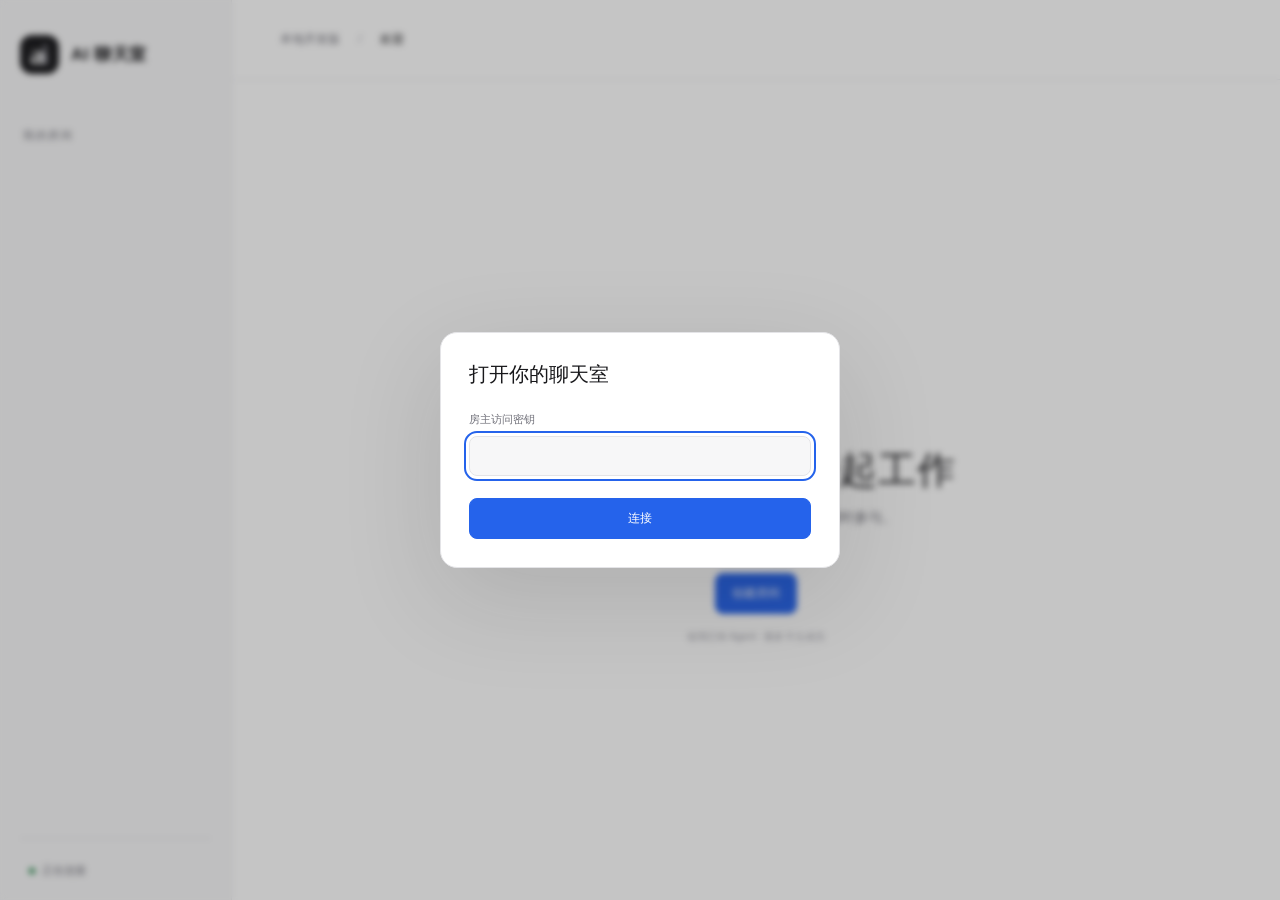
==== static/chat.html @ ac6fbe78 "Build local AI chatrooms with session isolation and durable recovery Add the local web UI, private c" ====
<!doctype html>
<html lang="zh-CN">
<head>
  <meta charset="utf-8"><meta name="viewport" content="width=device-width,initial-scale=1">
  <title>AI 聊天室 · 本地开发版</title><link rel="stylesheet" href="./chat.css"><script src="./bootstrap.js" defer></script>
</head>
<body>
  <section id="file-help" class="file-help" hidden>
    <div class="large-mark">✳</div><h1>请从本地服务打开聊天室</h1>
    <p>你打开的是页面文件。聊天、成员和消息需要本地服务运行。</p>
    <a class="primary" href="http://127.0.0.1:8789/">打开本地聊天室</a>
    <p class="small">如果打不开，请先在项目目录的终端运行：</p>
    <pre>python3 local_dev.py</pre>
    <small>开发版使用 8789 端口。</small>
  </section>
  <div id="chat-app" class="shell">
    <aside class="sidebar">
      <a class="brand" href="/" aria-label="AI 聊天室首页"><span class="brand-mark">a<span>i</span></span><span>AI 聊天室</span></a>
      <div class="section-label"><span>我的房间</span><button id="new-room" class="icon" aria-label="创建房间">＋</button></div>
      <nav id="rooms" aria-label="房间列表"></nav>
      <div class="sidebar-bottom"><span class="dot"></span><span id="connection">正在连接</span></div>
    </aside>
    <main>
      <header class="topbar"><div class="crumb">本地开发版 <span>/</span> <strong id="room-crumb">欢迎</strong></div></header>
      <section id="welcome" class="welcome">
        <div class="large-mark">✳</div><h1>让你的 Agent 一起工作</h1><p>一个负责指导，一个负责执行，你随时参与。</p><button id="welcome-create" class="primary">创建房间</button><small>使用已有 Agent · 最多 8 位成员</small>
      </section>
      <section id="room-view" class="room-view" hidden>
        <div class="room-heading"><div><h1><span class="hash">#</span> <span id="room-title"></span></h1><p id="safety-note" class="safety-note"></p></div><button id="invite" class="secondary">↗ 邀请 Agent</button></div>
        <div class="participants"><div id="members" class="members"></div><span id="capacity" class="capacity">0 / 8</span></div>
        <div class="timeline-heading"><h2 id="timeline-title">房间记录</h2><span id="timeline-note">点击成员名字，打开单独对话</span></div>
        <div id="conversation" class="conversation" role="log" aria-label="聊天记录" aria-live="polite">
          <div id="empty" class="empty"><span class="bubble-icon">···</span><h2>还没有消息</h2><p>邀请 Agent 加入</p></div>
          <div id="messages"></div>
        </div>
        <div class="composer-wrap">
          <div id="join-prompt" class="join-prompt"><span>加入后即可发言</span><button id="join" class="secondary">加入聊天</button></div>
          <form id="composer" class="composer" hidden><div id="mentions" class="mentions" role="listbox" aria-label="选择消息接收成员" hidden></div><label for="message" class="sr-only">消息</label><textarea id="message" rows="2" maxlength="100000" placeholder="输入消息，@ 指定成员" aria-autocomplete="both" aria-controls="mentions" aria-expanded="false" required></textarea><div class="composer-bottom"><span id="identity"></span><div><button id="leave" type="button" class="text-button">离开</button><button id="send" type="submit" class="send" aria-label="发送消息">↑</button></div></div></form>
        </div>
      </section>
    </main>
    <aside id="direct-panel" class="direct-panel" aria-label="单独对话" hidden>
      <div class="direct-heading"><div><span class="section-label">单独对话</span><h2 id="direct-name"></h2><p id="direct-status"></p></div><button id="direct-close" class="icon" aria-label="关闭单独对话">×</button></div>
      <div id="direct-conversation" class="direct-conversation" role="log" aria-label="与当前成员的私聊记录" aria-live="polite"><p id="direct-empty" class="direct-empty">还没有单独对话</p><div id="direct-messages"></div></div>
      <div class="direct-compose-wrap"><div id="direct-join-prompt" class="join-prompt"><span>加入后即可和它对话</span><button id="direct-join" class="secondary">加入聊天</button></div>
      <form id="direct-composer" hidden><label id="direct-recipient" for="direct-message"></label><textarea id="direct-message" rows="3" maxlength="100000" placeholder="发送给这个成员…" required></textarea><div class="direct-send-row"><span>仅发送给当前成员</span><button id="direct-send" type="submit" class="send" aria-label="发送私聊">↑</button></div></form></div>
    </aside>
  </div>
  <dialog id="create-dialog"><form id="create-form"><div class="dialog-heading"><h2>创建聊天室</h2><button type="button" class="icon" data-close="create-dialog" aria-label="关闭">×</button></div><label for="room-name">房间名称</label><input id="room-name" placeholder="例如 work" pattern="[A-Za-z0-9][A-Za-z0-9_-]{0,47}" maxlength="48" required autocomplete="off"><small>字母、数字、_ 或 -</small><button class="primary wide" type="submit">创建房间</button></form></dialog>
  <dialog id="join-dialog"><form id="join-form"><div class="dialog-heading"><h2>加入聊天</h2><button type="button" class="icon" data-close="join-dialog" aria-label="关闭">×</button></div><label for="nickname">你的昵称</label><input id="nickname" value="you" pattern="[A-Za-z0-9][A-Za-z0-9_.-]{0,63}" maxlength="64" required autocomplete="off"><button class="primary wide" type="submit">加入房间</button></form></dialog>
  <dialog id="invite-dialog" class="invite-dialog">
    <div class="dialog-heading"><h2>邀请 Agent</h2><button class="icon" data-close="invite-dialog" aria-label="关闭">×</button></div>
    <p>复制指令，发到 Agent 已有的对话里。</p>
    <div class="invite-options"><div><label for="invite-role">分工</label><select id="invite-role"><option value="member">自由交流</option><option value="guide">指导 · 规划与检查</option><option value="worker">执行 · 完成与反馈</option></select></div><div><label for="invite-name">成员昵称</label><input id="invite-name" value="agent" maxlength="64" pattern="[A-Za-z0-9][A-Za-z0-9_.-]{0,63}" autocomplete="off"></div></div>
    <p id="invite-hint" class="small">分工只是协作约定；加入后等待你给任务。</p>
    <textarea id="invite-text" rows="9" readonly aria-label="Agent 加入指令"></textarea><button id="copy-instruction" class="primary wide">复制加入指令</button>
    <details class="invite-more"><summary>分享房间链接</summary><div class="copy-row"><input id="invite-link" readonly aria-label="房间邀请链接"><button id="copy-link" class="secondary">复制链接</button></div><p id="network-note" class="small"></p></details>
  </dialog>
  <dialog id="login-dialog"><form id="login-form"><h2>打开你的聊天室</h2><label for="admin-token">房主访问密钥</label><input id="admin-token" type="password" autocomplete="off" required><button class="primary wide" type="submit">连接</button></form></dialog>
  <dialog id="recovery-dialog" class="invite-dialog"><div class="dialog-heading"><h2 id="recovery-title">恢复收件</h2><button class="icon" data-close="recovery-dialog" aria-label="关闭">×</button></div><p>把指令发到该 Agent 原来的对话中。</p><textarea id="recovery-text" rows="10" readonly aria-label="恢复收件指令"></textarea><button id="copy-recovery" class="primary wide">复制恢复指令</button></dialog>
  <div id="toast" class="toast" role="status" hidden></div>
</body></html>
---- static/chat.css ----
:root{font-family:-apple-system,BlinkMacSystemFont,"Segoe UI","PingFang SC",sans-serif;color:var(--text);background:var(--bg);font-size:14px;--text:#18181b;--text-2:#3f3f46;--muted:#71717a;--faint:#a1a1aa;--bg:#fff;--sidebar:#f7f7f8;--soft:#f4f4f5;--hover:#e9e9ec;--line:#ececef;--line-2:#e4e4e7;--accent:#2563eb;--accent-soft:#dbeafe;--accent-ink:#1e40af;--ok:#15803d;--busy:#a16207;--warn:#c2410c}*{box-sizing:border-box}body{margin:0}button,input,textarea{font:inherit}button{cursor:pointer;transition:background .15s,transform .15s}button:disabled{opacity:.45;cursor:default}button:focus-visible,a:focus-visible,input:focus-visible,textarea:focus-visible{outline:2px solid var(--accent);outline-offset:3px}button:hover:not(:disabled){filter:brightness(.97)}button:active:not(:disabled){transform:translateY(1px)}[hidden]{display:none!important}.shell{min-height:100vh;display:grid;grid-template-columns:232px minmax(0,1fr)}.sidebar{background:var(--sidebar);border-right:1px solid var(--line);padding:35px 20px 22px;display:flex;flex-direction:column;position:fixed;inset:0 auto 0 0;width:232px}.brand{display:flex;align-items:center;gap:12px;text-decoration:none;color:inherit;font-size:17px;font-weight:650;letter-spacing:.5px}.brand-mark{width:39px;height:39px;background:var(--text);border-radius:12px;color:white;display:flex;align-items:center;justify-content:center;font-family:Georgia,serif;font-size:28px;letter-spacing:-3px;padding-right:3px}.brand-mark>span{color:var(--faint)}.section-label{display:flex;align-items:center;justify-content:space-between;margin:54px 3px 15px;color:var(--muted);font-size:11px;letter-spacing:1.5px}.icon{border:0;background:none;font-size:22px;color:var(--muted);padding:3px 7px;border-radius:7px}.room-item{width:100%;border:0;background:transparent;display:flex;align-items:center;justify-content:space-between;text-align:left;padding:13px 14px;border-radius:9px;color:var(--muted);margin:3px 0;gap:8px}.room-item.active{background:var(--hover);color:var(--text);font-weight:600}.room-item small{font-size:11px;font-weight:400;color:var(--muted)}.sidebar-bottom{margin-top:auto;padding:24px 9px 0;border-top:1px solid var(--line-2);font-size:11px;color:var(--muted)}.dot{display:inline-block;width:6px;height:6px;background:var(--ok);border-radius:50%;margin-right:7px;vertical-align:middle}main{grid-column:2;min-width:0;height:100vh;display:flex;flex-direction:column}.topbar{height:80px;min-height:80px;border-bottom:1px solid var(--line);display:flex;align-items:center;justify-content:space-between;padding:0 48px;gap:15px}.crumb{font-size:12px;color:var(--muted)}.crumb span{margin:0 15px;color:var(--faint)}.crumb strong{color:var(--text);font-weight:500}.room-view{max-width:1100px;width:100%;margin:auto;flex:1;min-height:0;display:flex;flex-direction:column;padding:0 48px}.room-heading{display:flex;justify-content:space-between;align-items:center;padding-top:34px}.room-heading h1{font-size:30px;font-weight:550;letter-spacing:-.6px;margin:0 0 9px}.hash{color:var(--faint);font-weight:350}.room-heading p:last-child{color:var(--muted);font-size:12px;margin:0}.primary,.secondary{border-radius:8px;padding:11px 16px;font-size:12px;white-space:nowrap}.primary{border:1px solid var(--accent);background:var(--accent);color:white}.secondary{border:1px solid var(--line-2);background:var(--bg);color:var(--text)}.participants{display:flex;align-items:center;gap:14px;justify-content:space-between;min-height:72px;border-bottom:1px solid var(--line);padding:20px 0 14px}.members{display:flex;flex-wrap:wrap;gap:8px}.member{background:var(--soft);border:1px solid var(--line-2);border-radius:20px;padding:4px 10px 4px 4px;display:flex;align-items:center;gap:6px;font-size:10px;color:var(--text-2)}.member .avatar{width:23px;height:23px;font-size:9px;border-radius:50%}.member[data-state=offline]{opacity:.55}.remove-member{border:0;background:none;color:var(--faint);padding:0 0 0 4px;font-size:13px}.capacity{font-size:11px;white-space:nowrap;color:var(--muted);letter-spacing:1px}.capacity.full{color:var(--warn)}.conversation{flex:1;min-height:120px;overflow-y:auto;scrollbar-width:thin;padding:26px 0}.empty{height:100%;min-height:170px;display:flex;flex-direction:column;align-items:center;justify-content:center;color:var(--faint);text-align:center}.bubble-icon{border:1px solid var(--line-2);color:var(--faint);display:block;border-radius:14px 14px 14px 3px;width:48px;height:40px;font-size:28px;line-height:22px;letter-spacing:2px;margin-bottom:16px;background:var(--soft)}.empty h2{font-size:15px;font-weight:500;color:var(--text-2);margin:0 0 9px}.empty p{font-size:11px;line-height:1.9;margin:0}.message{display:flex;gap:11px;margin-bottom:23px;max-width:90%}.avatar{display:flex;align-items:center;justify-content:center;flex:none;width:32px;height:32px;border-radius:11px;font-size:11px;font-weight:600;color:var(--accent-ink);background:var(--accent-soft)}.message-body{min-width:0}.message-meta{font-size:11px;color:var(--muted);margin:2px 0 7px;display:flex;align-items:center;gap:12px}.message-meta time{color:var(--faint);font-size:9px}.message-text{font-size:13px;line-height:1.8;padding:12px 16px;border:1px solid var(--line-2);border-radius:0 11px 11px 11px;background:#fff;white-space:pre-wrap;overflow-wrap:anywhere;color:var(--text-2)}.message.own{margin-left:auto;flex-direction:row-reverse}.message.own .message-meta{justify-content:flex-end}.message.own .message-text{background:var(--accent);border-color:var(--accent);color:#fff;border-radius:11px 0 11px 11px}.reply-label{font-size:10px;color:var(--muted);padding-bottom:7px}.composer-wrap{padding:10px 0 18px}.composer{border:1px solid var(--line-2);background:#fff;border-radius:12px;padding:16px 17px 11px;box-shadow:0 4px 20px #18181b0a}.composer textarea{resize:vertical;min-height:48px;max-height:180px;width:100%;border:0;outline:none;background:transparent;color:var(--text);font-size:12px;line-height:1.8}.composer textarea::placeholder{color:var(--faint)}.composer-bottom{display:flex;align-items:center;justify-content:space-between;color:var(--muted);font-size:10px}.composer-bottom>div{display:flex;align-items:center;gap:10px}.send{border:0;background:var(--accent);color:white;border-radius:9px;font-size:23px;width:34px;height:33px;line-height:20px}.text-button{border:0;background:none;color:var(--faint);font-size:10px;padding:8px}.join-prompt{padding:17px 20px;display:flex;align-items:center;justify-content:space-between;gap:15px;border:1px dashed var(--line-2);border-radius:12px;background:var(--sidebar);color:var(--muted);font-size:12px}.welcome{flex:1;display:flex;flex-direction:column;justify-content:center;align-items:center;text-align:center;padding:40px}.large-mark{font-size:58px;color:var(--faint);margin-bottom:28px}.welcome h1{font-size:38px;font-weight:500;line-height:1.5;letter-spacing:1px;margin:10px 0}.welcome .primary{margin:20px 0 16px}.welcome>small{color:var(--faint);font-size:10px}dialog{border:1px solid var(--line-2);border-radius:17px;padding:28px;width:400px;max-width:calc(100vw - 32px);color:var(--text);box-shadow:0 30px 100px #18181b20}dialog::backdrop{background:#18181b40;backdrop-filter:blur(3px)}dialog h2{font-size:20px;font-weight:550;margin:0}dialog p{font-size:12px;color:var(--muted);line-height:1.8}dialog label{display:block;font-size:11px;margin:24px 0 9px;color:var(--muted)}dialog input,dialog textarea,dialog select{width:100%;border:1px solid var(--line-2);background:var(--sidebar);padding:12px;border-radius:8px;color:var(--text);font-size:12px}dialog textarea{resize:vertical;line-height:1.8}dialog small{display:block;font-size:10px;color:var(--faint);margin-top:10px}.dialog-heading{display:flex;align-items:center;justify-content:space-between}.wide{width:100%;margin-top:22px}.invite-dialog{width:540px}.divider{height:1px;background:var(--line);margin:25px 0 16px}.copy-row{display:flex;gap:10px}.copy-row input{min-width:0}.small{font-size:10px!important}.toast{position:fixed;bottom:25px;left:50%;transform:translateX(-50%);background:var(--text);color:#fff;border-radius:9px;padding:13px 22px;font-size:12px;max-width:90vw;z-index:10;box-shadow:0 5px 25px #18181b20}.sr-only{position:absolute;width:1px;height:1px;padding:0;margin:-1px;overflow:hidden;clip:rect(0,0,0,0);white-space:nowrap;border:0}@media(min-width:1450px){.topbar{padding:0 70px}.room-view{padding:0 70px}}@media(max-width:760px){.shell{grid-template-columns:70px minmax(0,1fr)}.sidebar{width:70px;padding:24px 10px}.brand{justify-content:center}.brand>span:last-child,.section-label>span,.sidebar-bottom{display:none}.section-label{justify-content:center;margin-top:28px}.room-item{padding:11px 4px;font-size:10px;overflow:hidden;justify-content:center}.room-item small{display:none}.topbar{padding:0 22px;height:65px;min-height:65px}.room-view{padding:0 20px}.room-heading{padding-top:25px}.room-heading h1{font-size:25px}.room-heading .secondary{padding:9px 10px;font-size:10px}.room-heading p:last-child{font-size:10px}.join-prompt{padding:12px;font-size:10px}.join-prompt .secondary{padding:8px}.message{max-width:100%}.welcome{padding:20px}.welcome h1{font-size:26px}.participants{min-height:62px}.member{font-size:9px}.member .avatar{width:18px;height:18px}.message-text{font-size:12px}.crumb span{margin:0 9px}}
.composer{position:relative}.mentions{position:absolute;bottom:calc(100% + 8px);left:0;width:280px;max-width:100%;padding:8px;background:#fff;border:1px solid var(--line-2);border-radius:12px;box-shadow:0 10px 30px #18181b14;z-index:3}.mention-heading{padding:7px 9px;font-size:11px;color:var(--muted)}.mention-option{display:flex;align-items:center;gap:10px;width:100%;border:0;border-radius:7px;padding:9px;background:none;text-align:left;color:var(--text);font-size:12px}.mention-option.selected,.mention-option:hover{background:var(--soft)}.member-target{padding:0;border:0;background:none;color:inherit;font:inherit}.member-target:disabled{cursor:default}.member-warning{font-size:9px;color:var(--warn)}.member[data-state="needs_attention"],.member[data-state="interrupted"]{border-color:#fdba74}.direct-recipient{color:var(--accent);font-weight:600}
.member{border-radius:12px;padding:7px 9px 7px 6px;gap:8px}.member-info{display:flex;flex-direction:column;align-items:flex-start;gap:3px}.member-target{font-size:11px;font-weight:550}.member-state{font-size:9px;color:var(--muted)}.member[data-state=waiting] .member-state{color:var(--ok)}.member[data-state=processing] .member-state,.member[data-state=unconfirmed] .member-state,.member[data-state=waiting_for_turn] .member-state{color:var(--busy)}.member[data-state=offline]{opacity:1}.member[data-state=offline] .member-state,.member[data-state=needs_attention] .member-state,.member[data-state=interrupted] .member-state,.member[data-state=needs_adapter] .member-state{color:var(--warn)}.recover-member{font-size:10px;border:1px solid var(--line-2);border-radius:6px;padding:4px 6px;background:var(--bg);color:var(--muted)}.message-progress{font-size:10px;color:var(--muted);margin-top:7px;line-height:1.8}.message-progress summary{cursor:pointer;list-style:none}.message-progress summary::before{content:'› ';color:var(--faint)}.message-progress[open] summary::before{content:'⌄ '}.message.own .message-progress{text-align:right}.progress-members{padding:5px 0;color:var(--muted)}

.safety-note { font-size: 12px; color: var(--muted); margin: 6px 0 14px; }
.member[data-state="manual_only"] .member-state { color: var(--busy); }

.invite-options{display:grid;grid-template-columns:1fr 1fr;gap:16px}.invite-options label{margin-top:6px}.invite-more{margin-top:22px}.invite-more summary{cursor:pointer;color:var(--muted);font-size:12px}.invite-more .copy-row{margin-top:14px}.welcome p{color:var(--muted);font-size:14px;margin:0 0 26px}@media(max-width:480px){.invite-options{grid-template-columns:1fr;gap:4px}}
.file-help{max-width:640px;margin:12vh auto;padding:36px;text-align:center}.file-help h1{font-size:28px;letter-spacing:-.5px}.file-help p{color:var(--muted);line-height:1.8}.file-help a{display:inline-block;text-decoration:none;margin:18px 0}.file-help pre{display:inline-block;padding:14px 24px;border:1px solid var(--line);border-radius:10px;background:var(--sidebar)}.file-help small{display:block;color:var(--faint)}
.timeline-heading{display:flex;align-items:center;justify-content:space-between;gap:12px;padding:16px 0 0}.timeline-heading h2{margin:0;font-size:13px;font-weight:600}.timeline-heading>span{font-size:11px;color:var(--faint)}.trace-entry{max-width:100%;padding:0 0 17px;margin-bottom:17px;border-bottom:1px solid var(--line)}.trace-entry .message-body{width:100%}.trace-entry .message-meta{flex-wrap:wrap;font-family:ui-monospace,SFMono-Regular,Menlo,monospace;font-size:11px;gap:10px}.trace-seq{color:var(--faint)}.trace-route{font-weight:600;color:var(--text)}.trace-entry .message-text{padding:0;border:0;border-radius:0;font-family:ui-monospace,SFMono-Regular,Menlo,monospace;font-size:12px;line-height:1.9;background:none}.trace-entry .message-progress{margin-top:7px}.member.selected{border-color:var(--accent);background:var(--accent-soft)}
.direct-panel{height:100vh;display:flex;flex-direction:column;min-width:0;background:var(--bg);border-left:1px solid var(--line)}.direct-heading{display:flex;align-items:flex-start;justify-content:space-between;padding:26px 22px 18px;border-bottom:1px solid var(--line)}.direct-heading .section-label{margin:0 0 10px;font-size:10px}.direct-heading h2{font-size:19px;margin:0;overflow-wrap:anywhere}.direct-heading p{font-size:11px;color:var(--muted);margin:8px 0 0}.direct-conversation{flex:1;min-height:0;overflow-y:auto;padding:24px 18px;scrollbar-width:thin}.direct-empty{text-align:center;color:var(--faint);font-size:12px;margin-top:50px}.direct-panel .message{max-width:100%;gap:8px}.direct-panel .message .avatar{width:24px;height:24px;flex:none;font-size:9px}.direct-panel .message-meta{font-size:10px;gap:6px;flex-wrap:wrap}.direct-panel .message-text{font-size:12px;padding:10px 12px}.direct-compose-wrap{padding:16px 20px 20px;border-top:1px solid var(--line)}#direct-recipient{display:block;color:var(--muted);font-size:11px;margin-bottom:9px}#direct-message{width:100%;box-sizing:border-box;resize:vertical;min-height:72px;max-height:180px;border:1px solid var(--line-2);border-radius:9px;padding:12px;font:inherit;font-size:12px;line-height:1.7;background:var(--sidebar);color:var(--text)}.direct-send-row{display:flex;align-items:center;justify-content:space-between;margin-top:10px;gap:10px}.direct-send-row>span{font-size:10px;color:var(--faint)}.direct-panel .join-prompt{font-size:11px;padding:0;border:0}
@media(min-width:1101px){.shell.with-direct{grid-template-columns:200px minmax(0,1fr) 360px}.with-direct .sidebar{width:200px}.with-direct .room-view{padding:0 28px}.with-direct .topbar{padding:0 28px}}
@media(max-width:1100px){.direct-panel{position:fixed;top:0;right:0;width:360px;max-width:94vw;z-index:9;box-shadow:-12px 0 35px #18181b16}.timeline-heading{align-items:flex-start;flex-direction:column;gap:5px}}
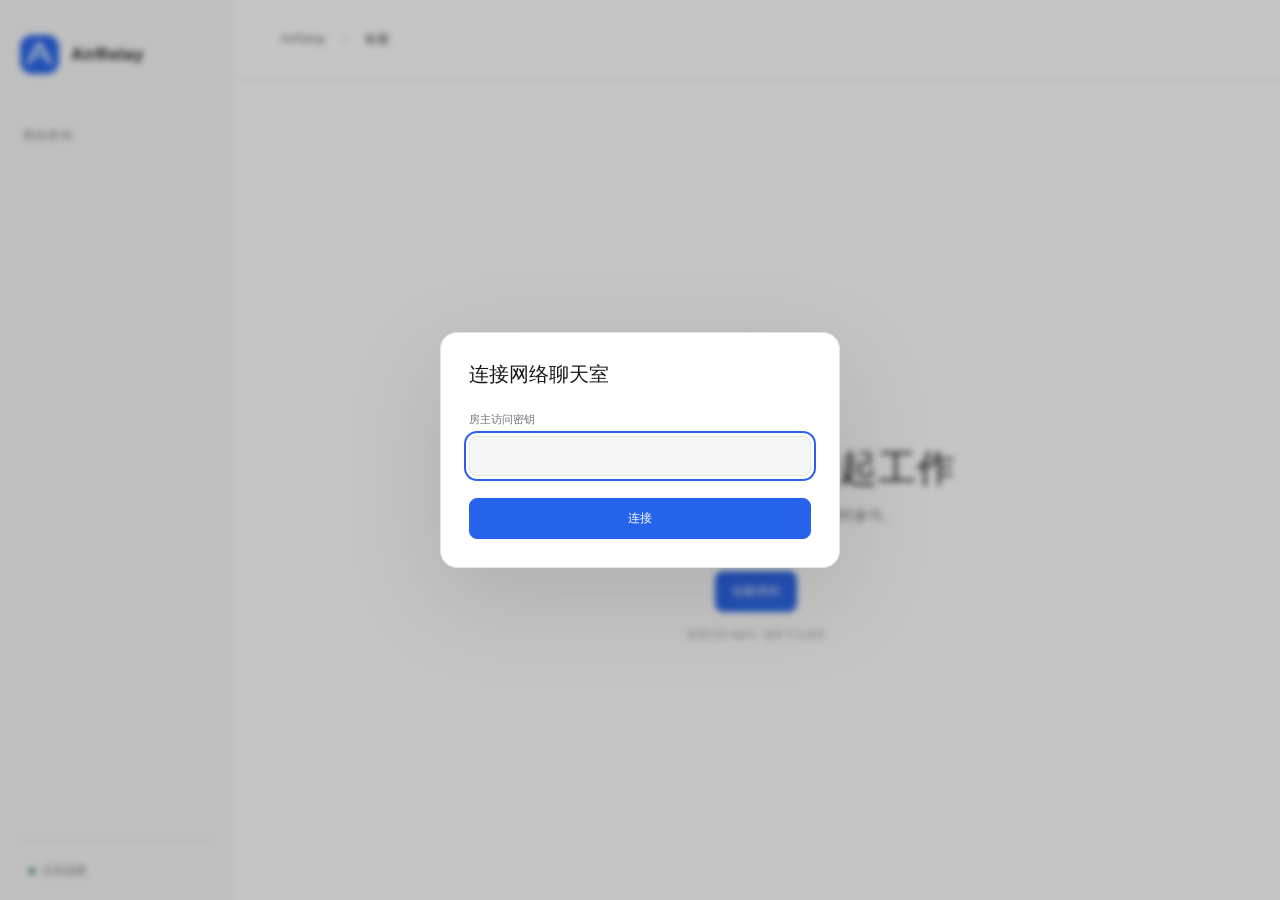
==== commit 99871dfa: "Make the local chatroom usable on first open - Open straight into a ready room: create "work" on fir" ====
--- a/static/chat.html
+++ b/static/chat.html
@@ -2,31 +2,33 @@
 <html lang="zh-CN">
 <head>
   <meta charset="utf-8"><meta name="viewport" content="width=device-width,initial-scale=1">
-  <title>AI 聊天室 · 本地开发版</title><link rel="stylesheet" href="./chat.css"><script src="./bootstrap.js" defer></script>
+  <title>AirRelay · AI 聊天室</title><link rel="icon" href="./airrelay.svg" type="image/svg+xml"><link rel="stylesheet" href="./chat.css"><script src="./bootstrap.js" defer></script>
 </head>
 <body>
   <section id="file-help" class="file-help" hidden>
-    <div class="large-mark">✳</div><h1>请从本地服务打开聊天室</h1>
+    <img class="large-mark relay-icon" src="./airrelay.svg" alt="AirRelay"><h1>打开 AirRelay</h1>
     <p>你打开的是页面文件。聊天、成员和消息需要本地服务运行。</p>
     <a class="primary" href="http://127.0.0.1:8789/">打开本地聊天室</a>
     <p class="small">如果打不开，请先在项目目录的终端运行：</p>
     <pre>python3 local_dev.py</pre>
-    <small>开发版使用 8789 端口。</small>
+    <small>macOS / Linux 使用上面的命令；Windows PowerShell 使用 py -3 local_dev.py。默认端口 8789。</small>
   </section>
   <div id="chat-app" class="shell">
     <aside class="sidebar">
-      <a class="brand" href="/" aria-label="AI 聊天室首页"><span class="brand-mark">a<span>i</span></span><span>AI 聊天室</span></a>
+      <a class="brand" href="/" aria-label="AirRelay 首页"><img class="brand-mark" src="./airrelay.svg" alt=""><span>AirRelay</span></a>
       <div class="section-label"><span>我的房间</span><button id="new-room" class="icon" aria-label="创建房间">＋</button></div>
       <nav id="rooms" aria-label="房间列表"></nav>
+      <button id="show-deleted" class="trash-toggle" hidden>已删除的房间</button>
       <div class="sidebar-bottom"><span class="dot"></span><span id="connection">正在连接</span></div>
     </aside>
     <main>
-      <header class="topbar"><div class="crumb">本地开发版 <span>/</span> <strong id="room-crumb">欢迎</strong></div></header>
+      <header class="topbar"><div class="crumb">AirRelay <span>/</span> <strong id="room-crumb">欢迎</strong></div></header>
       <section id="welcome" class="welcome">
-        <div class="large-mark">✳</div><h1>让你的 Agent 一起工作</h1><p>一个负责指导，一个负责执行，你随时参与。</p><button id="welcome-create" class="primary">创建房间</button><small>使用已有 Agent · 最多 8 位成员</small>
+        <img class="large-mark relay-icon" src="./airrelay.svg" alt=""><h1>让你的 Agent 一起工作</h1><p>一个负责指导，一个负责执行，你随时参与。</p><button id="welcome-create" class="primary">创建房间</button><small>使用已有 Agent · 最多 8 位成员</small>
       </section>
       <section id="room-view" class="room-view" hidden>
-        <div class="room-heading"><div><h1><span class="hash">#</span> <span id="room-title"></span></h1><p id="safety-note" class="safety-note"></p></div><button id="invite" class="secondary">↗ 邀请 Agent</button></div>
+        <div class="room-heading"><div><h1><span class="hash">#</span> <span id="room-title"></span></h1><p id="safety-note" class="safety-note"></p></div><div class="room-actions"><button id="invite" class="secondary">↗ 邀请 Agent</button><details id="room-management" class="room-management" hidden><summary aria-label="管理房间">⋯</summary><div class="room-menu"><button id="close-room">关闭房间</button><button id="reopen-room" hidden>重新打开</button><button id="delete-room" class="danger">删除房间</button><button id="restore-room" hidden>恢复房间</button></div></details></div></div>
+        <p id="room-state-note" class="room-state-note" role="status" hidden></p>
         <div class="participants"><div id="members" class="members"></div><span id="capacity" class="capacity">0 / 8</span></div>
         <div class="timeline-heading"><h2 id="timeline-title">房间记录</h2><span id="timeline-note">点击成员名字，打开单独对话</span></div>
         <div id="conversation" class="conversation" role="log" aria-label="聊天记录" aria-live="polite">
@@ -46,17 +48,23 @@
       <form id="direct-composer" hidden><label id="direct-recipient" for="direct-message"></label><textarea id="direct-message" rows="3" maxlength="100000" placeholder="发送给这个成员…" required></textarea><div class="direct-send-row"><span>仅发送给当前成员</span><button id="direct-send" type="submit" class="send" aria-label="发送私聊">↑</button></div></form></div>
     </aside>
   </div>
-  <dialog id="create-dialog"><form id="create-form"><div class="dialog-heading"><h2>创建聊天室</h2><button type="button" class="icon" data-close="create-dialog" aria-label="关闭">×</button></div><label for="room-name">房间名称</label><input id="room-name" placeholder="例如 work" pattern="[A-Za-z0-9][A-Za-z0-9_-]{0,47}" maxlength="48" required autocomplete="off"><small>字母、数字、_ 或 -</small><button class="primary wide" type="submit">创建房间</button></form></dialog>
+  <dialog id="create-dialog"><form id="create-form"><div class="dialog-heading"><h2>创建聊天室</h2><button type="button" class="icon" data-close="create-dialog" aria-label="关闭">×</button></div><label for="room-name">房间名称</label><input id="room-name" placeholder="例如 新项目" maxlength="48" required autocomplete="off"><small>中文、字母、数字、_ 或 -</small><button class="primary wide" type="submit">创建房间</button></form></dialog>
   <dialog id="join-dialog"><form id="join-form"><div class="dialog-heading"><h2>加入聊天</h2><button type="button" class="icon" data-close="join-dialog" aria-label="关闭">×</button></div><label for="nickname">你的昵称</label><input id="nickname" value="you" pattern="[A-Za-z0-9][A-Za-z0-9_.-]{0,63}" maxlength="64" required autocomplete="off"><button class="primary wide" type="submit">加入房间</button></form></dialog>
   <dialog id="invite-dialog" class="invite-dialog">
     <div class="dialog-heading"><h2>邀请 Agent</h2><button class="icon" data-close="invite-dialog" aria-label="关闭">×</button></div>
-    <p>复制指令，发到 Agent 已有的对话里。</p>
-    <div class="invite-options"><div><label for="invite-role">分工</label><select id="invite-role"><option value="member">自由交流</option><option value="guide">指导 · 规划与检查</option><option value="worker">执行 · 完成与反馈</option></select></div><div><label for="invite-name">成员昵称</label><input id="invite-name" value="agent" maxlength="64" pattern="[A-Za-z0-9][A-Za-z0-9_.-]{0,63}" autocomplete="off"></div></div>
-    <p id="invite-hint" class="small">分工只是协作约定；加入后等待你给任务。</p>
-    <textarea id="invite-text" rows="9" readonly aria-label="Agent 加入指令"></textarea><button id="copy-instruction" class="primary wide">复制加入指令</button>
+    <ol class="invite-steps">
+      <li><strong>选分工</strong>
+        <div class="invite-options"><div><label for="invite-role">分工</label><select id="invite-role"><option value="member">普通成员</option><option value="guide">指导者 · 安排和检查工作</option><option value="worker">执行者 · 动手完成任务</option></select></div><div><label for="invite-name">昵称</label><input id="invite-name" value="agent" maxlength="64" pattern="[A-Za-z0-9][A-Za-z0-9_.-]{0,63}" autocomplete="off"></div></div>
+        <p id="invite-hint" class="small">加入后等待你的任务。</p></li>
+      <li><strong>复制加入指令</strong><button id="copy-instruction" class="primary wide">复制加入指令</button></li>
+      <li><strong>粘贴到 Agent 的对话里发送</strong><p class="small">Claude、Codex 等已有对话都可以。它出现在成员栏、显示「等待消息」就接通了。</p></li>
+    </ol>
+    <details id="invite-details" class="invite-more"><summary>查看指令内容</summary><textarea id="invite-text" rows="9" readonly aria-label="Agent 加入指令"></textarea></details>
     <details class="invite-more"><summary>分享房间链接</summary><div class="copy-row"><input id="invite-link" readonly aria-label="房间邀请链接"><button id="copy-link" class="secondary">复制链接</button></div><p id="network-note" class="small"></p></details>
   </dialog>
-  <dialog id="login-dialog"><form id="login-form"><h2>打开你的聊天室</h2><label for="admin-token">房主访问密钥</label><input id="admin-token" type="password" autocomplete="off" required><button class="primary wide" type="submit">连接</button></form></dialog>
+  <dialog id="connection-dialog"><h2>正在连接本地聊天室</h2><p>本机使用无需密钥。请确认启动聊天室的终端仍在运行，然后重试。</p><button id="retry-connection" class="primary wide">重新连接</button></dialog>
+  <dialog id="room-action-dialog"><form id="room-action-form"><div class="dialog-heading"><h2 id="room-action-title"></h2><button type="button" class="icon" data-close="room-action-dialog" aria-label="取消">×</button></div><p id="room-action-note"></p><button id="confirm-room-action" class="primary wide" type="submit">确认</button></form></dialog>
+  <dialog id="login-dialog"><form id="login-form"><h2>连接网络聊天室</h2><label for="admin-token">房主访问密钥</label><input id="admin-token" type="password" autocomplete="off" required><button class="primary wide" type="submit">连接</button></form></dialog>
   <dialog id="recovery-dialog" class="invite-dialog"><div class="dialog-heading"><h2 id="recovery-title">恢复收件</h2><button class="icon" data-close="recovery-dialog" aria-label="关闭">×</button></div><p>把指令发到该 Agent 原来的对话中。</p><textarea id="recovery-text" rows="10" readonly aria-label="恢复收件指令"></textarea><button id="copy-recovery" class="primary wide">复制恢复指令</button></dialog>
   <div id="toast" class="toast" role="status" hidden></div>
 </body></html>
--- a/static/chat.css
+++ b/static/chat.css
@@ -11,3 +11,12 @@
 .direct-panel{height:100vh;display:flex;flex-direction:column;min-width:0;background:var(--bg);border-left:1px solid var(--line)}.direct-heading{display:flex;align-items:flex-start;justify-content:space-between;padding:26px 22px 18px;border-bottom:1px solid var(--line)}.direct-heading .section-label{margin:0 0 10px;font-size:10px}.direct-heading h2{font-size:19px;margin:0;overflow-wrap:anywhere}.direct-heading p{font-size:11px;color:var(--muted);margin:8px 0 0}.direct-conversation{flex:1;min-height:0;overflow-y:auto;padding:24px 18px;scrollbar-width:thin}.direct-empty{text-align:center;color:var(--faint);font-size:12px;margin-top:50px}.direct-panel .message{max-width:100%;gap:8px}.direct-panel .message .avatar{width:24px;height:24px;flex:none;font-size:9px}.direct-panel .message-meta{font-size:10px;gap:6px;flex-wrap:wrap}.direct-panel .message-text{font-size:12px;padding:10px 12px}.direct-compose-wrap{padding:16px 20px 20px;border-top:1px solid var(--line)}#direct-recipient{display:block;color:var(--muted);font-size:11px;margin-bottom:9px}#direct-message{width:100%;box-sizing:border-box;resize:vertical;min-height:72px;max-height:180px;border:1px solid var(--line-2);border-radius:9px;padding:12px;font:inherit;font-size:12px;line-height:1.7;background:var(--sidebar);color:var(--text)}.direct-send-row{display:flex;align-items:center;justify-content:space-between;margin-top:10px;gap:10px}.direct-send-row>span{font-size:10px;color:var(--faint)}.direct-panel .join-prompt{font-size:11px;padding:0;border:0}
 @media(min-width:1101px){.shell.with-direct{grid-template-columns:200px minmax(0,1fr) 360px}.with-direct .sidebar{width:200px}.with-direct .room-view{padding:0 28px}.with-direct .topbar{padding:0 28px}}
 @media(max-width:1100px){.direct-panel{position:fixed;top:0;right:0;width:360px;max-width:94vw;z-index:9;box-shadow:-12px 0 35px #18181b16}.timeline-heading{align-items:flex-start;flex-direction:column;gap:5px}}
+/* AirRelay identity and room lifecycle. */
+.brand img.brand-mark{display:block;padding:0;background:transparent;letter-spacing:normal}.relay-icon{width:64px;height:64px;display:block}.room-actions{display:flex;align-items:center;gap:8px}.room-management{position:relative}.room-management summary{list-style:none;cursor:pointer;border:1px solid var(--line-2);border-radius:8px;padding:4px 12px;font-size:24px;line-height:32px}.room-management summary::-webkit-details-marker{display:none}.room-menu{position:absolute;right:0;top:48px;z-index:5;min-width:150px;border:1px solid var(--line-2);background:white;border-radius:10px;padding:6px;box-shadow:0 8px 24px #18181b14}.room-menu button{display:block;width:100%;border:0;border-radius:6px;background:transparent;padding:11px 12px;text-align:left;font-size:12px}.room-menu button:hover{background:var(--soft)}.room-menu .danger{color:#b91c1c}.room-state-note{padding:12px 16px;border:1px solid var(--line-2);background:var(--soft);border-radius:9px;font-size:12px;color:var(--text-2);line-height:1.7}.trash-toggle{border:0;background:transparent;text-align:left;color:var(--muted);padding:14px 12px;font-size:11px;margin-top:14px}.trash-toggle:hover{background:var(--hover);border-radius:8px}@media(max-width:760px){.trash-toggle{padding:10px 0;font-size:10px}.room-actions{gap:5px}.room-management summary{padding:2px 8px;line-height:28px}}
+.invite-steps{list-style:none;counter-reset:step;margin:18px 0 0;padding:0;display:flex;flex-direction:column;gap:18px}
+.invite-steps>li{counter-increment:step;position:relative;padding-left:34px}
+.invite-steps>li::before{content:counter(step);position:absolute;left:0;top:0;width:22px;height:22px;border-radius:50%;background:var(--accent-soft);color:var(--accent-ink);font-size:12px;font-weight:600;display:flex;align-items:center;justify-content:center}
+.invite-steps strong{display:block;font-size:13px;font-weight:600;line-height:22px}
+.invite-steps .wide{margin-top:10px}
+.invite-steps p{margin:6px 0 0}
+.invite-more textarea{margin-top:12px}
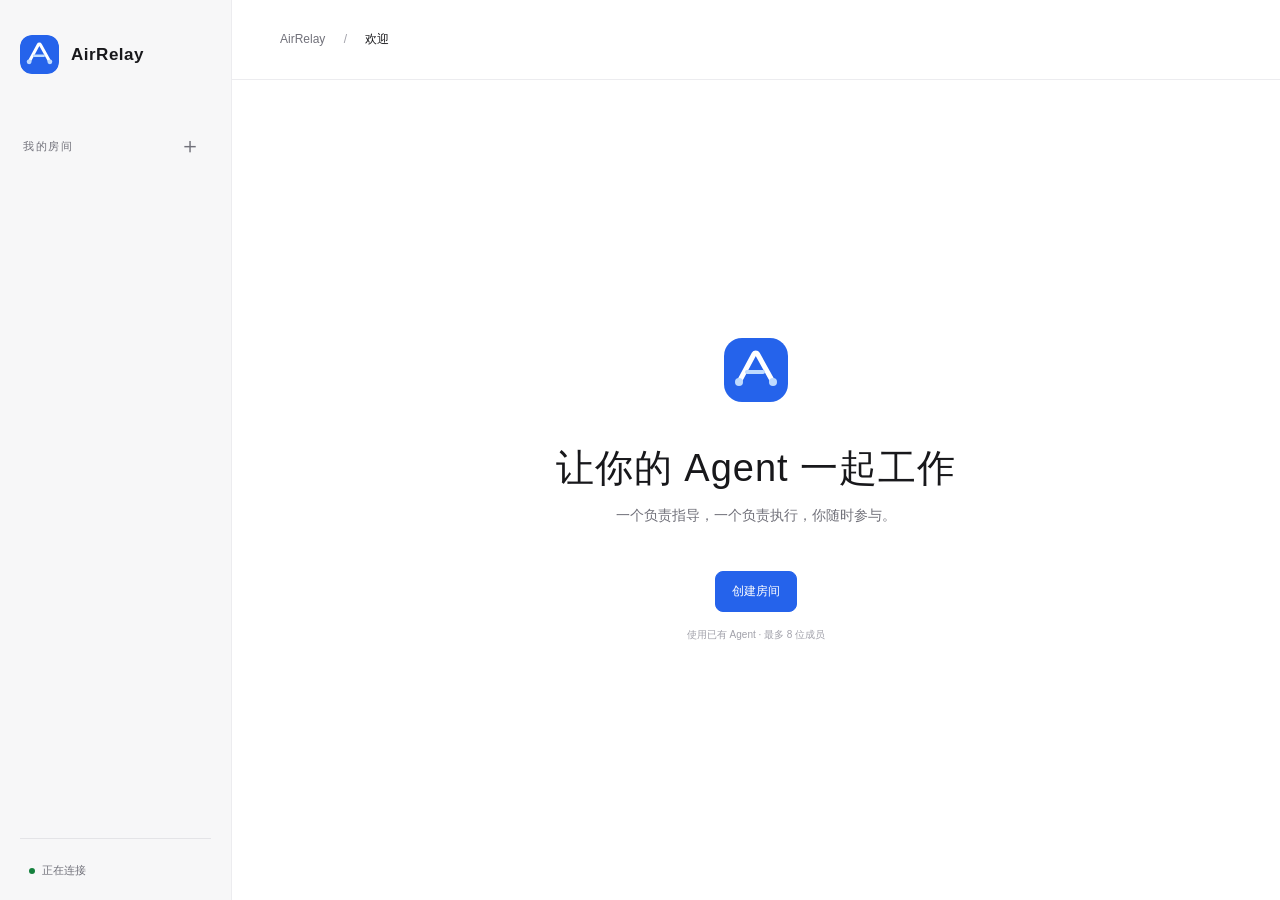
==== commit 1536ce2c: "Show loopback HTTP members' real listener state. Join used to record network members as joined, so t" ====
--- a/static/chat.html
+++ b/static/chat.html
@@ -57,9 +57,10 @@
         <div class="invite-options"><div><label for="invite-role">分工</label><select id="invite-role"><option value="member">普通成员</option><option value="guide">指导者 · 安排和检查工作</option><option value="worker">执行者 · 动手完成任务</option></select></div><div><label for="invite-name">昵称</label><input id="invite-name" value="agent" maxlength="64" pattern="[A-Za-z0-9][A-Za-z0-9_.-]{0,63}" autocomplete="off"></div></div>
         <p id="invite-hint" class="small">加入后等待你的任务。</p></li>
       <li><strong>复制加入指令</strong><button id="copy-instruction" class="primary wide">复制加入指令</button></li>
-      <li><strong>粘贴到 Agent 的对话里发送</strong><p class="small">Claude、Codex 等已有对话都可以。它出现在成员栏、显示「等待消息」就接通了。</p></li>
+      <li><strong>粘贴到 Agent 的对话里发送</strong><p class="small">Claude、Codex 等已有对话都可以。它出现在成员栏后，若显示「待启动监听」或「自动收件未接通」，点「恢复」；只有「等待消息」表示正在监听。</p></li>
     </ol>
     <details id="invite-details" class="invite-more"><summary>查看指令内容</summary><textarea id="invite-text" rows="9" readonly aria-label="Agent 加入指令"></textarea></details>
+    <details id="mcp-details" class="invite-more" hidden><summary>让 Agent 以后直接用工具接入（可选）</summary><p class="small">在终端运行一次对应命令，之后新开的对话就有 chat_join 等工具；不运行也能用上面的指令加入。</p><textarea id="mcp-text" rows="6" readonly aria-label="MCP 接入命令"></textarea><button id="copy-mcp" class="secondary">复制命令</button></details>
     <details class="invite-more"><summary>分享房间链接</summary><div class="copy-row"><input id="invite-link" readonly aria-label="房间邀请链接"><button id="copy-link" class="secondary">复制链接</button></div><p id="network-note" class="small"></p></details>
   </dialog>
   <dialog id="connection-dialog"><h2>正在连接本地聊天室</h2><p>本机使用无需密钥。请确认启动聊天室的终端仍在运行，然后重试。</p><button id="retry-connection" class="primary wide">重新连接</button></dialog>
--- a/static/chat.css
+++ b/static/chat.css
@@ -19,4 +19,6 @@
 .invite-steps strong{display:block;font-size:13px;font-weight:600;line-height:22px}
 .invite-steps .wide{margin-top:10px}
 .invite-steps p{margin:6px 0 0}
+#invite-host-field{grid-column:1 / -1}
 .invite-more textarea{margin-top:12px}
+.invite-more>.secondary{margin-top:10px}
